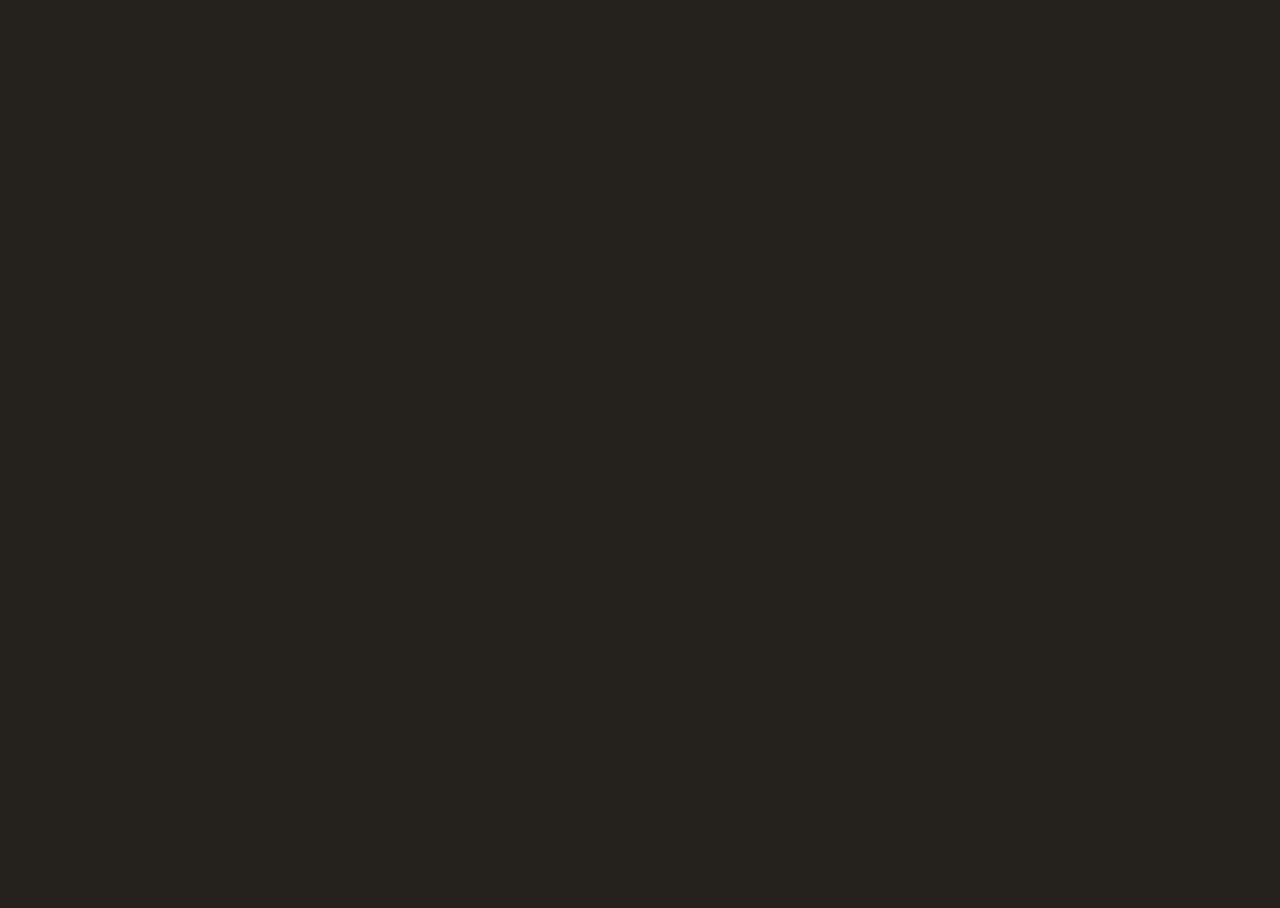
==== 1-index.html @ c8ce2f08 "Add files via upload" ====
<!doctype html>
<html lang="es">
<head>
<meta charset="utf-8">
<meta name="viewport" content="width=device-width, initial-scale=1, viewport-fit=cover, user-scalable=no">
<meta name="apple-mobile-web-app-capable" content="yes">
<meta name="mobile-web-app-capable" content="yes">
<meta name="apple-mobile-web-app-status-bar-style" content="black-translucent">
<meta name="apple-mobile-web-app-title" content="Cocinas">
<meta name="theme-color" content="#25221D">
<meta name="robots" content="noindex, nofollow">
<link rel="manifest" href="manifest.webmanifest">
<link rel="apple-touch-icon" href="apple-touch-icon.png">
<title>Elige tu cocina</title>
<link rel="stylesheet" href="app.css">
<style>html,body,#root{height:100dvh;background:#25221D}.hero{padding-top:max(44px,calc(env(safe-area-inset-top) + 10px))!important}.dz{padding-bottom:max(34px,calc(env(safe-area-inset-bottom) + 14px))!important}.snd{top:max(44px,calc(env(safe-area-inset-top) + 10px))!important}</style>
</head>
<body><div id="root"></div><script src="app.js"></script></body>
</html>
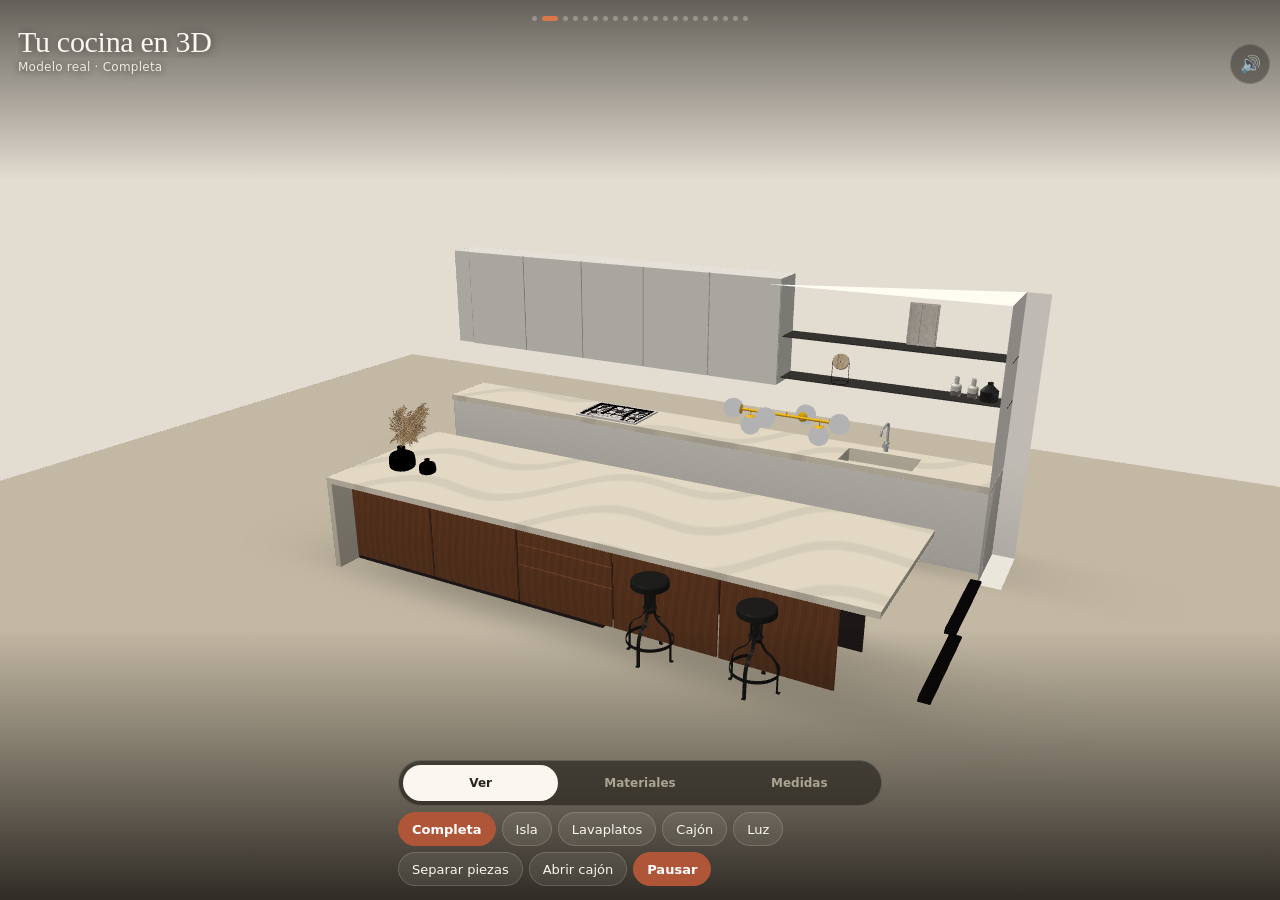
==== commit ca9eb279: "Add files via upload" ====
--- a/1-index.html
+++ b/1-index.html
@@ -12,8 +12,8 @@
 <link rel="manifest" href="manifest.webmanifest">
 <link rel="apple-touch-icon" href="apple-touch-icon.png">
 <title>Elige tu cocina</title>
-<link rel="stylesheet" href="app.css">
+<link rel="stylesheet" href="app.css?v=r6-20261015">
 <style>html,body,#root{height:100dvh;background:#25221D}.hero{padding-top:max(44px,calc(env(safe-area-inset-top) + 10px))!important}.dz{padding-bottom:max(34px,calc(env(safe-area-inset-bottom) + 14px))!important}.snd{top:max(44px,calc(env(safe-area-inset-top) + 10px))!important}</style>
 </head>
-<body><div id="root"></div><script src="app.js"></script></body>
+<body><div id="root"></div><script src="app.js?v=r6-20261015"></script></body>
 </html>
--- a/app.css
+++ b/app.css
@@ -0,0 +1 @@
+:root{--bg:#25221D;--ink:#FAF7F0;--mut:#A9A592;--acc:#B05638;--ol:#8A8B73;--line:rgba(250,247,240,.16);--card:rgba(250,247,240,.08);--serif: Georgia, "Times New Roman", serif;--sans: -apple-system, system-ui, "Segoe UI", sans-serif}html,body,#root{margin:0;height:100%;background:var(--bg);overflow:hidden;overscroll-behavior:none}*{box-sizing:border-box;-webkit-tap-highlight-color:transparent}button{font-family:var(--sans);cursor:pointer}img{max-width:none}.app{position:fixed;inset:0;background:var(--bg);color:var(--ink);font-family:var(--sans)}.pager{display:flex;height:100%;overflow-x:auto;overflow-y:hidden;scroll-snap-type:x mandatory;-webkit-overflow-scrolling:touch;scrollbar-width:none;overscroll-behavior-x:contain}.pager::-webkit-scrollbar,.kscroll::-webkit-scrollbar{display:none}.pager.lock{overflow-x:hidden}.kp{flex:0 0 100%;width:100%;height:100%;scroll-snap-align:start;scroll-snap-stop:always;position:relative}.kscroll{height:100%;overflow-y:auto;overflow-x:hidden;scroll-snap-type:y mandatory;scrollbar-width:none;overscroll-behavior-y:contain}.kscroll.lock{overflow-y:hidden}.snd{position:absolute;z-index:30;right:10px;top:44px;width:40px;height:40px;border-radius:50%;border:1px solid var(--line);background:#25221d99;backdrop-filter:blur(10px);-webkit-backdrop-filter:blur(10px);font-size:17px;color:var(--ink)}.dots{position:absolute;z-index:25;left:0;right:0;bottom:6px;display:flex;justify-content:center;gap:6px;pointer-events:none}.dots i{width:5px;height:5px;border-radius:50%;background:#faf7f04d}.dots i.on{background:var(--ink);width:16px;border-radius:3px;transition:width .3s}.hero{height:100%;min-height:100%;scroll-snap-align:start;position:relative;display:flex;flex-direction:column;padding:50px 14px 0;gap:10px}.strip{display:flex;margin-right:44px;gap:6px;overflow-x:auto;scrollbar-width:none}.strip button{flex:0 0 auto;border:1px solid var(--line);background:transparent;color:var(--mut);border-radius:999px;padding:7px 13px;font-size:13px;min-height:34px}.strip button.cur{background:var(--ink);color:var(--bg);border-color:var(--ink);font-weight:700}.ttl{position:relative;padding:2px 6px 0}.ttl h1{margin:0;font:400 34px/1.05 var(--serif);letter-spacing:-.01em}.ttl p{margin:4px 0 0;color:var(--mut);font-size:14px}.ttl .x{position:absolute;right:0;top:2px;width:40px;height:40px;border-radius:50%;border:1px solid var(--line);background:var(--card);color:var(--ink);font-size:16px}.mp .ttl h1{font-size:28px}.stage{position:relative;flex:1 1 0;min-height:180px;border-radius:26px;overflow:hidden;background:#111;margin-bottom:170px}.ph{position:relative;overflow:hidden}.fill,.ph.fill{position:absolute;inset:0}.ph-in{position:absolute;left:0;top:0;transform-origin:0 0;transition:transform 1.6s cubic-bezier(.45,0,.2,1);will-change:transform}.ph-in img{display:block;width:100%;height:100%;user-select:none;-webkit-user-drag:none}.chip{position:absolute;left:14px;bottom:14px;padding:9px 16px;border-radius:999px;background:#25221d9e;backdrop-filter:blur(12px);-webkit-backdrop-filter:blur(12px);color:var(--ink);font-weight:700;font-size:15px;border:1px solid rgba(250,247,240,.25);animation:pop .5s both;z-index:2}@keyframes pop{0%{opacity:0;transform:translateY(8px) scale(.9)}to{opacity:1;transform:none}}.sel,.sel2{position:absolute;left:14px;top:14px;display:flex;gap:6px;z-index:3;padding:6px 8px;border-radius:999px;background:#25221d8c;backdrop-filter:blur(10px);-webkit-backdrop-filter:blur(10px)}.sel i,.sel2 i{width:18px;height:18px;border-radius:50%;border:1.5px solid rgba(255,255,255,.7);display:block}.glasscard{position:absolute;left:10%;right:10%;top:50%;transform:translateY(-50%);z-index:4;background:#191613b8;backdrop-filter:blur(16px);-webkit-backdrop-filter:blur(16px);border:1px solid var(--line);border-radius:22px;padding:8px;animation:pop .5s both}.draw{width:100%;display:block}.draw .fa{fill:#faf7f01a;stroke:var(--mut)}.draw .fb{fill:#00000040;stroke:var(--mut)}.draw .fc{fill:#faf7f033;stroke:var(--mut)}.draw line.dim{stroke:var(--mut);stroke-width:2;opacity:.6}.draw line.on{stroke:#ffb178;stroke-width:6;stroke-linecap:round}.draw text{font:11px var(--sans);fill:var(--mut)}.draw text.on{fill:#ffb178;font-weight:800;font-size:14px}.dz{position:absolute;left:0;right:0;bottom:0;padding:0 18px 22px;display:flex;flex-direction:column;align-items:center;gap:10px;z-index:10;max-width:520px;margin:0 auto}.hints{width:100%;display:flex;justify-content:space-between;font-size:12px;color:var(--mut);padding:0 6px}.btn-big,.btn-mini{border:0;background:var(--acc);color:#fff;font-weight:600;border-radius:999px;min-height:54px;padding:0 20px;font-size:17px;width:100%;box-shadow:0 10px 28px #0006,inset 0 1px #ffffff59;transition:opacity .3s,transform .3s}.btn-big:active{transform:scale(.98)}.btn-big.alt{background:var(--card);border:1px solid var(--line);color:var(--ink)}.btn-big.glass{background:#faf7f029;backdrop-filter:blur(14px);-webkit-backdrop-filter:blur(14px);border:1px solid rgba(250,247,240,.4);color:var(--ink)}.btn-mini{min-height:46px;font-size:15px}.btn-mini.w{width:100%}.spl{position:relative;width:100%;height:54px}.spl .btn-big{position:absolute;left:0;bottom:0}.spl .btn-big.gone{opacity:0;transform:scale(.4);pointer-events:none}.spl-n{position:absolute;left:0;right:0;bottom:232px;text-align:center;font:700 15px var(--sans);text-shadow:0 1px 8px #000}.wd{position:absolute;left:50%;bottom:0;width:48px;height:104px;border:2px solid rgba(255,255,255,.55);border-radius:10px;background-image:repeating-linear-gradient(90deg,#0000 0 5px,#0002 5px 6px);box-shadow:0 8px 20px #00000073;transition:transform .6s cubic-bezier(.2,.8,.2,1),opacity .4s;padding:0}.wd.on{border-color:#fff;box-shadow:0 0 0 3px var(--acc),0 8px 24px #00000080}.ladder{width:100%;background:#191613c7;backdrop-filter:blur(16px);-webkit-backdrop-filter:blur(16px);border:1px solid var(--line);border-radius:22px;padding:8px 12px;animation:pop .45s both}.ladder>div{padding:6px 0;color:var(--mut)}.ladder>div.c{color:var(--ink)}.ladder>div+div{border-top:1px solid var(--line)}.lr{display:flex;align-items:center;gap:10px;font-size:14px}.lr i{width:20px;height:20px;border-radius:50%;border:2px solid var(--line)}.lr b{font-weight:700}.lr span{margin-left:auto;font-size:12px}.ladder .c .lr i{border-color:var(--acc)}.opts{display:flex;gap:12px;padding:10px 2px 4px;justify-content:space-between}.opts button{flex:1;height:50px;border-radius:14px;border:2px solid rgba(255,255,255,.5);position:relative;padding:0;box-shadow:0 4px 12px #00000059}.opts em{position:absolute;left:0;right:0;bottom:-18px;font:normal 11px var(--sans);color:var(--mut);text-align:center}.opts{padding-bottom:20px}.mdock{width:100%;display:flex;flex-direction:column;gap:10px;align-items:center}.pz{animation:pop .5s both}.flds{display:flex;gap:8px;width:100%}.flds label{flex:1;background:#faf7f024;backdrop-filter:blur(12px);-webkit-backdrop-filter:blur(12px);border:1px solid rgba(250,247,240,.3);border-radius:18px;padding:8px 10px;display:flex;flex-direction:column;position:relative;transition:box-shadow .3s}.flds label.on{box-shadow:0 0 0 3px #ffb178}.flds span{font-size:12px;color:var(--mut)}.flds label.on span{color:#ffb178;font-weight:700}.flds input{width:100%;border:0;background:transparent;color:var(--ink);font:600 22px var(--sans);outline:0;padding:2px 0;min-width:0}.flds em{position:absolute;right:10px;bottom:12px;font:normal 11px var(--sans);color:var(--mut)}.tip{margin:0;font-size:12px;color:var(--mut);text-align:center}.row2{display:flex;gap:10px;width:100%}.row2 .btn-big{flex:1;padding:0 8px;font-size:16px}.edit{width:100%;background:#191613d1;backdrop-filter:blur(16px);-webkit-backdrop-filter:blur(16px);border:1px solid var(--line);border-radius:22px;padding:12px;display:flex;flex-direction:column;gap:10px;animation:pop .4s both}.mrow{display:flex;gap:6px;height:54px}.mrow div{flex:1;background:var(--card);border-radius:10px;display:grid;place-items:center;font-weight:700;box-shadow:0 0 0 1px var(--line);transition:flex .5s}.mrow .m2{box-shadow:0 0 0 2px var(--acc)}.mrow .bg{background:var(--acc)}.meter{display:flex;align-items:center;gap:10px;font-size:12px}.meter small{color:var(--mut);width:96px}.meter div{flex:1;height:12px;border-radius:8px;background:var(--line);overflow:hidden}.meter i{display:block;height:100%;background:linear-gradient(90deg,#73a89a,#f3b64a);transition:width .5s}.meter b{font-size:12px;width:90px;text-align:right}.warn{margin:0;font-size:13px;color:#ffcf99;opacity:.5;transition:opacity .3s}.warn.on{opacity:1}.veil{position:absolute;inset:0;backdrop-filter:blur(0);-webkit-backdrop-filter:blur(0);background:#25221d00;transition:all .8s;pointer-events:none}.veil.on{backdrop-filter:blur(18px) saturate(1.2);-webkit-backdrop-filter:blur(18px) saturate(1.2);background:#25221d73}.ptb{position:absolute;inset:0;padding:16px;display:flex;flex-direction:column;gap:8px}.pt-head{font-size:13px;color:var(--ink);text-shadow:0 1px 6px #000;font-weight:600}.pt-a{position:relative;flex:1}.pc{position:absolute;border-radius:6px;transition:all .8s cubic-bezier(.6,0,.2,1);box-shadow:0 4px 12px #0006,inset 0 0 0 1px #ffffff59}.pc.bk{background:#faf7f059}.trow{position:absolute;left:114px;right:0;height:28px;display:flex;justify-content:space-between;align-items:center;font-size:14px;border-bottom:1px solid rgba(250,247,240,.3);opacity:0;transition:opacity .5s;text-shadow:0 1px 6px #000}.trow.on{opacity:1}.ph .mod{position:absolute;border:6px solid rgba(255,255,255,.85);background:#b056384d;border-radius:20px;display:grid;place-items:center;animation:pop .6s both}.ph .mod b{font:700 52px var(--sans);color:#fff;text-shadow:0 2px 12px #000}.ph .mod.big{background:#f3b64a66;border-color:#f3b64a}.ph .mod.sel{border-color:#ffb178}.price{background:linear-gradient(#2d2924,#1d1a16);padding:14px;display:flex;flex-direction:column;gap:12px}.price .thumb{position:relative;height:120px;border-radius:18px;flex:0 0 auto}.sel2{left:24px;top:24px}.two{display:flex;gap:10px;flex:1}.two button{flex:1;border:0;border-radius:22px;background:var(--card);color:var(--ink);padding:12px 6px;display:flex;flex-direction:column;gap:8px;align-items:center;justify-content:center;box-shadow:0 0 0 1px var(--line)}.two button.on{box-shadow:0 0 0 3px var(--acc);background:#b0563833}.two b{font:400 34px var(--serif)}.two i{font-size:30px;font-style:normal}.two small{font-size:13px;color:var(--mut)}.part{height:100%;min-height:100%;scroll-snap-align:start;display:flex;flex-direction:column;padding:50px 18px 18px;gap:10px;position:relative;justify-content:center}.pimg{flex:0 0 auto;width:100%;aspect-ratio:5/4;border-radius:26px;background:#111}.part h2{margin:6px 6px 0;font:400 32px/1.05 var(--serif)}.part>p{margin:0 6px;color:var(--mut);font-size:16px}.chaps{list-style:none;margin:4px 6px 6px;padding:0;display:flex;flex-wrap:wrap;gap:6px 14px;font-size:13px;color:var(--mut)}.chaps li{display:flex;align-items:center;gap:6px}.chaps i{width:7px;height:7px;border-radius:50%;background:var(--line);display:block}.chaps li.on{color:var(--ink);font-weight:700}.chaps li.on i{background:var(--acc);width:18px;border-radius:4px}.part.last{justify-content:center;align-items:stretch;text-align:left}.part.last h2{font-size:42px}.part.last .btn-big{margin-top:20px}.mbox{background:var(--card);border-radius:26px;padding:10px 24px;margin:0;border:1px solid var(--line)}.mbox .draw{max-height:34dvh;margin:0 auto}.mfields{padding:0}.mk{display:flex;gap:10px}.mk button{flex:1;border:0;background:none;padding:0;color:var(--ink);display:flex;flex-direction:column;gap:6px;align-items:stretch;font-size:13px}.mkp{height:76px;border-radius:16px}.mp .hero{overflow:auto}.center{display:flex;align-items:flex-start;justify-content:center;background:#111}.frame{position:relative;width:100%;aspect-ratio:1080/784;flex:0 0 auto}.meter small{width:92px}.meter b{width:112px}.stage.dark3d{margin-bottom:196px;background:#1d1a16}.gl,.viewer-canvas{width:100%;height:100%;display:block;touch-action:none}.dark3d .viewer{position:absolute;inset:0;margin:0}.dark3d .viewer-canvas{background:transparent;border-radius:0;height:100%!important}.viewer-bar{position:absolute;right:10px;top:10px;display:flex;flex-direction:column;gap:6px;margin:0;z-index:3}.viewer-bar .file-button{background:#25221d9e!important;color:var(--ink)!important;border:1px solid rgba(250,247,240,.22)!important;min-height:34px;min-width:34px;padding:0 10px;border-radius:999px;font-size:13px}.seg{display:flex;width:100%;gap:4px;padding:4px;border-radius:999px;background:#faf7f01a;border:1px solid var(--line);backdrop-filter:blur(12px);-webkit-backdrop-filter:blur(12px)}.seg button{flex:1;border:0;background:transparent;color:var(--mut);border-radius:999px;min-height:36px;font-size:13px;font-weight:600}.seg button.on{background:var(--ink);color:var(--bg)}.live{width:100%;display:flex;flex-direction:column;gap:5px}.lrow{display:flex;align-items:center;gap:10px;min-height:32px}.lrow span{width:64px;font-size:12px;color:var(--mut)}.lrow em{font-style:normal;font-size:12px;color:var(--ink);margin-left:auto;min-width:70px;text-align:right}.lrow div{display:flex;gap:10px}.lrow button{width:30px;height:30px;border-radius:50%;border:2px solid rgba(250,247,240,.25);padding:0}.lrow button.on{border-color:#fff;box-shadow:0 0 0 2px var(--acc)}.legend{position:absolute;left:10px;top:10px;right:56px;display:flex;flex-wrap:wrap;gap:5px;z-index:3}.legend.inl{position:static}.legend span{display:inline-flex;align-items:center;gap:5px;padding:4px 9px;border-radius:999px;background:#25221da8;color:var(--ink);font-size:11px;border:1px solid rgba(250,247,240,.15)}.legend i{width:9px;height:9px;border-radius:50%;display:block}.bdock{width:100%;display:flex;flex-direction:column;gap:7px}.mchips{display:flex;gap:6px;overflow-x:auto;scrollbar-width:none;width:100%}.mchips::-webkit-scrollbar{display:none}.mchips button,.steps button{flex:0 0 auto;border:1px solid var(--line);background:var(--card);color:var(--ink);border-radius:999px;min-height:34px;padding:0 13px;font-size:13px}.mchips button.on,.steps button.on{background:var(--acc);border-color:var(--acc);color:#fff;font-weight:700}.steps button.past{background:#b056384d}.steps{display:flex;gap:6px;overflow-x:auto;scrollbar-width:none}.steps button{min-width:36px;padding:0 10px}.steps .sep{margin-left:auto}.cap{margin:0;font-size:13px;line-height:1.3;color:var(--ink);min-height:34px}.buy{position:absolute;inset:0;overflow-y:auto;padding:16px 14px 24px;background:#25221d;-webkit-overflow-scrolling:touch}.buy h2{margin:0 0 4px;font:400 26px/1.1 var(--serif)}.buy h3{margin:18px 0 8px;font:400 20px var(--serif)}.tip.left{text-align:left;margin:6px 0}.bset{display:flex;gap:8px;margin:8px 0}.bset label{flex:1;font-size:11px;color:var(--mut);display:flex;flex-direction:column;gap:4px}.bset input,.bset select,.brow input{background:var(--card);border:1px solid var(--line);border-radius:10px;color:var(--ink);padding:0 10px;min-height:40px;font-size:15px;width:100%;font-family:var(--sans)}.brow{display:grid;grid-template-columns:1fr auto;grid-template-areas:"n q" "p t";gap:6px 10px;padding:10px 0;border-bottom:1px solid var(--line);align-items:center}.brow>div{grid-area:n}.brow b{font-size:14px;display:block;font-weight:600}.brow small{color:var(--mut);font-size:11px}.brow .q{grid-area:q;font-size:13px;color:var(--ink);text-align:right}.brow input{grid-area:p}.brow strong{grid-area:t;text-align:right;font-size:15px}.btotal{display:flex;justify-content:space-between;align-items:baseline;padding:14px 0}.btotal b{font:400 30px var(--serif);color:#ffb178}.btotal small{color:var(--mut)}.chk{list-style:none;margin:0;padding:0}.chk li{display:flex;gap:10px;padding:10px 0;border-bottom:1px solid var(--line);font-size:14px;line-height:1.35;cursor:pointer}.chk i{flex:0 0 22px;height:22px;border-radius:7px;border:1.5px solid var(--mut);font-style:normal;text-align:center;line-height:19px;color:#fff}.chk li.on i{background:var(--acc);border-color:var(--acc)}.chk li.on{color:var(--mut)}.tblw{overflow-x:auto}.tblw table{border-collapse:collapse;width:100%;font-size:13px}.tblw th,.tblw td{text-align:left;padding:6px 8px;border-bottom:1px solid var(--line);white-space:nowrap}.tblw th{color:var(--mut);font-weight:500}.ps .pview{position:relative;flex:1 1 0;min-height:200px;border-radius:26px;overflow:hidden;background:#1d1a16}.ps .pview .viewer{position:absolute;inset:0;margin:0}.ps .pview .viewer-canvas{height:100%!important;background:transparent}.ps .ref{width:100%;max-height:46%;object-fit:cover;border-radius:22px}.ps a{color:#ffb178}.mk3{display:flex;gap:10px;margin-top:6px}.mk3 button{flex:1;border:1px solid var(--line);background:var(--card);color:var(--ink);border-radius:18px;padding:12px;text-align:left;display:flex;flex-direction:column;gap:4px}.mk3 b{font:400 18px var(--serif)}.mk3 small{color:var(--mut);font-size:11px}.chip.r{left:auto;right:14px;font-weight:500;font-size:12px;padding:7px 12px}.dz{gap:8px}.stage.dark3d{margin-bottom:222px}.stage.dark3d+.dz{padding-bottom:48px}.brow{grid-template-columns:1fr 104px;grid-template-areas:"n p" "q t";gap:4px 10px;padding:8px 0}.brow input{min-height:36px;font-size:14px}.brow .q{text-align:left;color:var(--mut)}.stage.dark3d:has(.buy){margin-bottom:150px}.stage.dark3d:has(.buy)+.dz{padding-bottom:36px}.hero:has(.dark3d){padding-top:44px;gap:8px}.hero:has(.dark3d) .ttl h1{font-size:26px;white-space:nowrap;overflow:hidden;text-overflow:ellipsis;padding-right:46px}.hero:has(.dark3d) .ttl p{font-size:13px;margin-top:2px}.stage.dark3d{margin-bottom:150px;min-height:240px}.stage.dark3d+.dz{padding-bottom:34px;gap:6px}.stage.dark3d:has(.buy){margin-bottom:96px}.viewer-bar{flex-direction:row;right:10px;top:10px}.viewer-bar .file-button{min-height:32px;min-width:32px}.legend{right:10px;top:48px}.legend span{font-size:10px;padding:3px 8px}.live .lrow{min-height:30px}.lrow button{width:28px;height:28px}.morebtn{align-self:flex-start;border:0;background:none;color:var(--mut);font-size:12px;padding:2px 6px;min-height:24px;text-decoration:underline}.live.more{background:#25221df0;border:1px solid var(--line);border-radius:18px;padding:8px 12px;margin-bottom:0}.kdots{position:absolute;top:calc(env(safe-area-inset-top) + 8px);left:0;right:0;z-index:12;display:flex;justify-content:center;gap:0;margin:0;overflow:visible;pointer-events:none}.kdots button{pointer-events:auto;border:0;background:transparent;padding:8px 2.5px;min-height:0;min-width:0}.kdots i{display:block;width:5px;height:5px;border-radius:50%;background:#faf7f047;transition:all .25s}.kdots .cur i{width:16px;border-radius:3px;background:#d9774a}.hero:has(.dark3d){padding:0;gap:0}.hero .stage.dark3d{position:absolute;inset:0;margin:0!important;border-radius:0;min-height:0;background:radial-gradient(120% 90% at 50% 38%,#2c2822,#17140f)}.hero .stage.dark3d:after{content:"";position:absolute;inset:0;pointer-events:none;background:linear-gradient(180deg,#0f0d0ab8 0,#0f0d0a00 22% 66%,#0f0d0adb);z-index:2}.hero .stage.dark3d:has(.buy):after{display:none}.hero .stage .buy{padding-top:74px;padding-bottom:120px;z-index:3}.hero:has(.dark3d) .ttl{position:absolute;top:calc(env(safe-area-inset-top) + 26px);left:18px;right:18px;z-index:11;padding:0;pointer-events:none}.hero:has(.dark3d) .ttl h1{font-size:30px;padding-right:0}.hero:has(.dark3d) .ttl p{font-size:12px;letter-spacing:.02em;opacity:.8}.hero:has(.dark3d) .ttl .x{pointer-events:auto;top:-4px;right:-4px;width:36px;height:36px;background:#25221db3}.dz{padding-bottom:calc(env(safe-area-inset-bottom) + 14px)!important;gap:8px}.stage.dark3d+.dz{padding-bottom:calc(env(safe-area-inset-bottom) + 14px)!important}.seg{background:#17140f8c}.swipehint{display:flex;flex-direction:column;align-items:center;gap:4px;color:#faf7f099;font-size:11px;letter-spacing:.08em;text-transform:uppercase;animation:nudge 2.2s ease-in-out infinite}.swipehint i{width:22px;height:3px;border-radius:2px;background:#faf7f073}@keyframes nudge{0%,to{transform:translateY(0);opacity:.55}50%{transform:translateY(-5px);opacity:1}}.hero .viewer-bar{top:calc(env(safe-area-inset-top) + 64px);right:12px;flex-direction:column}.hero .legend{top:calc(env(safe-area-inset-top) + 70px);left:18px;right:60px}.hero .viewer-bar,.hero .legend{top:calc(env(safe-area-inset-top) + 76px)}.snd{opacity:.7}.swipehint{font-size:10px}.swipehint{order:-1;margin-bottom:2px}.hphoto{position:absolute;inset:0;width:100%;height:100%;object-fit:cover;z-index:0}.to3d{border:1px solid rgba(250,247,240,.5);background:#17140f73;color:var(--ink);border-radius:999px;padding:12px 26px;font-size:15px;font-weight:600;backdrop-filter:blur(10px);-webkit-backdrop-filter:blur(10px)}.aitag{color:#faf7f08c;font-size:10px;letter-spacing:.04em}.seg button{font-size:12px;padding:0 2px}.hero:has(.hphoto) .ttl p{text-shadow:0 1px 6px rgba(0,0,0,.6);opacity:1}.hero:has(.dark3d) .ttl h1,.hero:has(.dark3d) .ttl p{text-shadow:0 1px 10px rgba(0,0,0,.55)}.hero .stage.dark3d:after{background:linear-gradient(180deg,#0f0d0a99 0,#0f0d0a00 20% 70%,#0f0d0ad1)}.hero:has(.dark3d) .ttl p{color:#f3ede2;opacity:.95;text-shadow:0 1px 8px rgba(0,0,0,.7)}.lrow div{flex-wrap:wrap;justify-content:flex-end}.lrow.many div{gap:6px;max-width:210px}.lrow.many button{width:22px;height:22px}.lrow em{max-width:84px}.stonenote{font-size:11px;color:var(--mut)}.lrow:not(.many) div{flex-wrap:nowrap;gap:7px}.lrow:not(.many) button{width:26px;height:26px}
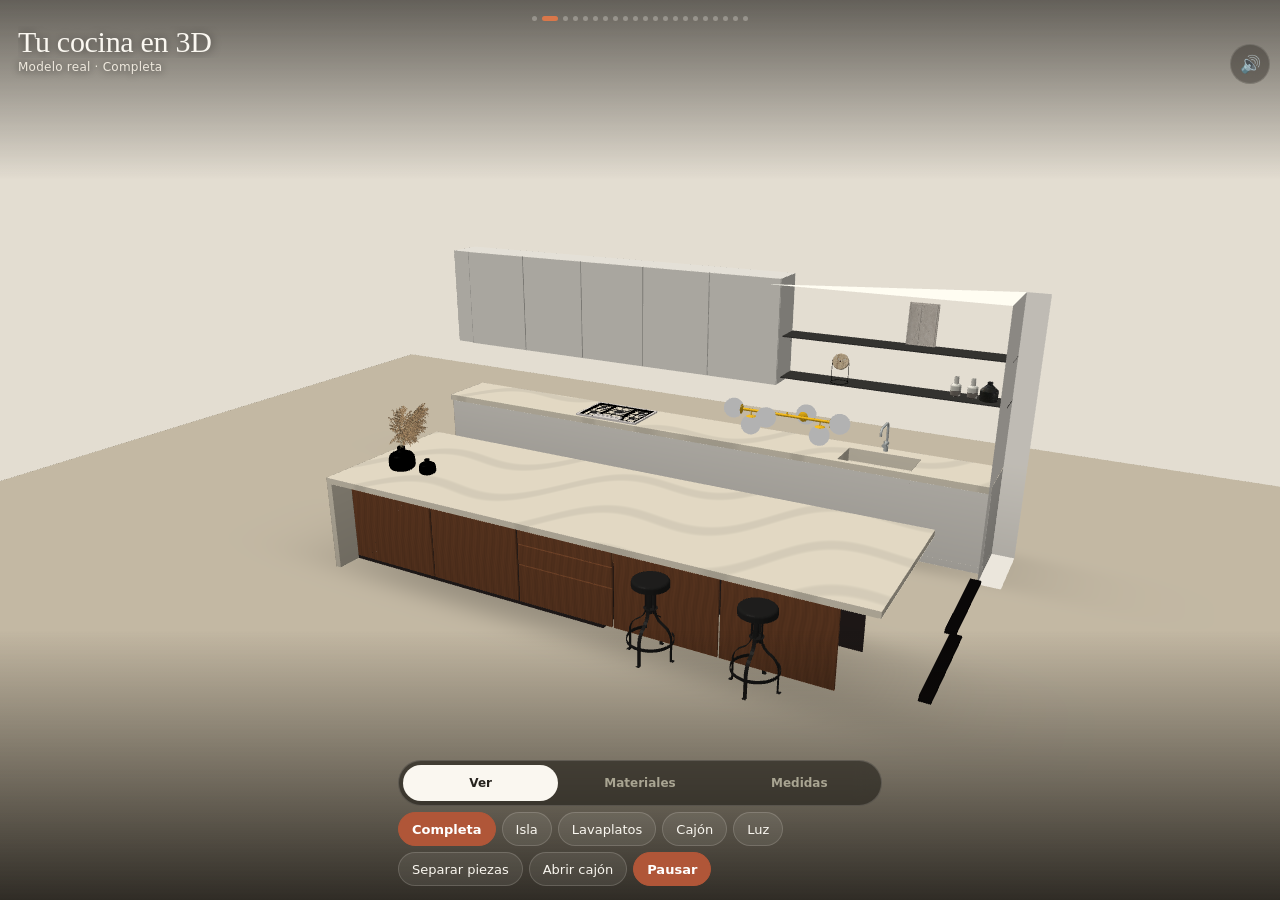
==== commit f3a28dd9: "Kitchens r7: door toggle in 3D, round stool seats (upload)" ====
--- a/1-index.html
+++ b/1-index.html
@@ -12,8 +12,8 @@
 <link rel="manifest" href="manifest.webmanifest">
 <link rel="apple-touch-icon" href="apple-touch-icon.png">
 <title>Elige tu cocina</title>
-<link rel="stylesheet" href="app.css?v=r6-20261015">
+<link rel="stylesheet" href="app.css?v=r7-20261015">
 <style>html,body,#root{height:100dvh;background:#25221D}.hero{padding-top:max(44px,calc(env(safe-area-inset-top) + 10px))!important}.dz{padding-bottom:max(34px,calc(env(safe-area-inset-bottom) + 14px))!important}.snd{top:max(44px,calc(env(safe-area-inset-top) + 10px))!important}</style>
 </head>
-<body><div id="root"></div><script src="app.js?v=r6-20261015"></script></body>
+<body><div id="root"></div><script src="app.js?v=r7-20261015"></script></body>
 </html>
--- a/app.css
+++ b/app.css
@@ -1 +1 @@
-:root{--bg:#25221D;--ink:#FAF7F0;--mut:#A9A592;--acc:#B05638;--ol:#8A8B73;--line:rgba(250,247,240,.16);--card:rgba(250,247,240,.08);--serif: Georgia, "Times New Roman", serif;--sans: -apple-system, system-ui, "Segoe UI", sans-serif}html,body,#root{margin:0;height:100%;background:var(--bg);overflow:hidden;overscroll-behavior:none}*{box-sizing:border-box;-webkit-tap-highlight-color:transparent}button{font-family:var(--sans);cursor:pointer}img{max-width:none}.app{position:fixed;inset:0;background:var(--bg);color:var(--ink);font-family:var(--sans)}.pager{display:flex;height:100%;overflow-x:auto;overflow-y:hidden;scroll-snap-type:x mandatory;-webkit-overflow-scrolling:touch;scrollbar-width:none;overscroll-behavior-x:contain}.pager::-webkit-scrollbar,.kscroll::-webkit-scrollbar{display:none}.pager.lock{overflow-x:hidden}.kp{flex:0 0 100%;width:100%;height:100%;scroll-snap-align:start;scroll-snap-stop:always;position:relative}.kscroll{height:100%;overflow-y:auto;overflow-x:hidden;scroll-snap-type:y mandatory;scrollbar-width:none;overscroll-behavior-y:contain}.kscroll.lock{overflow-y:hidden}.snd{position:absolute;z-index:30;right:10px;top:44px;width:40px;height:40px;border-radius:50%;border:1px solid var(--line);background:#25221d99;backdrop-filter:blur(10px);-webkit-backdrop-filter:blur(10px);font-size:17px;color:var(--ink)}.dots{position:absolute;z-index:25;left:0;right:0;bottom:6px;display:flex;justify-content:center;gap:6px;pointer-events:none}.dots i{width:5px;height:5px;border-radius:50%;background:#faf7f04d}.dots i.on{background:var(--ink);width:16px;border-radius:3px;transition:width .3s}.hero{height:100%;min-height:100%;scroll-snap-align:start;position:relative;display:flex;flex-direction:column;padding:50px 14px 0;gap:10px}.strip{display:flex;margin-right:44px;gap:6px;overflow-x:auto;scrollbar-width:none}.strip button{flex:0 0 auto;border:1px solid var(--line);background:transparent;color:var(--mut);border-radius:999px;padding:7px 13px;font-size:13px;min-height:34px}.strip button.cur{background:var(--ink);color:var(--bg);border-color:var(--ink);font-weight:700}.ttl{position:relative;padding:2px 6px 0}.ttl h1{margin:0;font:400 34px/1.05 var(--serif);letter-spacing:-.01em}.ttl p{margin:4px 0 0;color:var(--mut);font-size:14px}.ttl .x{position:absolute;right:0;top:2px;width:40px;height:40px;border-radius:50%;border:1px solid var(--line);background:var(--card);color:var(--ink);font-size:16px}.mp .ttl h1{font-size:28px}.stage{position:relative;flex:1 1 0;min-height:180px;border-radius:26px;overflow:hidden;background:#111;margin-bottom:170px}.ph{position:relative;overflow:hidden}.fill,.ph.fill{position:absolute;inset:0}.ph-in{position:absolute;left:0;top:0;transform-origin:0 0;transition:transform 1.6s cubic-bezier(.45,0,.2,1);will-change:transform}.ph-in img{display:block;width:100%;height:100%;user-select:none;-webkit-user-drag:none}.chip{position:absolute;left:14px;bottom:14px;padding:9px 16px;border-radius:999px;background:#25221d9e;backdrop-filter:blur(12px);-webkit-backdrop-filter:blur(12px);color:var(--ink);font-weight:700;font-size:15px;border:1px solid rgba(250,247,240,.25);animation:pop .5s both;z-index:2}@keyframes pop{0%{opacity:0;transform:translateY(8px) scale(.9)}to{opacity:1;transform:none}}.sel,.sel2{position:absolute;left:14px;top:14px;display:flex;gap:6px;z-index:3;padding:6px 8px;border-radius:999px;background:#25221d8c;backdrop-filter:blur(10px);-webkit-backdrop-filter:blur(10px)}.sel i,.sel2 i{width:18px;height:18px;border-radius:50%;border:1.5px solid rgba(255,255,255,.7);display:block}.glasscard{position:absolute;left:10%;right:10%;top:50%;transform:translateY(-50%);z-index:4;background:#191613b8;backdrop-filter:blur(16px);-webkit-backdrop-filter:blur(16px);border:1px solid var(--line);border-radius:22px;padding:8px;animation:pop .5s both}.draw{width:100%;display:block}.draw .fa{fill:#faf7f01a;stroke:var(--mut)}.draw .fb{fill:#00000040;stroke:var(--mut)}.draw .fc{fill:#faf7f033;stroke:var(--mut)}.draw line.dim{stroke:var(--mut);stroke-width:2;opacity:.6}.draw line.on{stroke:#ffb178;stroke-width:6;stroke-linecap:round}.draw text{font:11px var(--sans);fill:var(--mut)}.draw text.on{fill:#ffb178;font-weight:800;font-size:14px}.dz{position:absolute;left:0;right:0;bottom:0;padding:0 18px 22px;display:flex;flex-direction:column;align-items:center;gap:10px;z-index:10;max-width:520px;margin:0 auto}.hints{width:100%;display:flex;justify-content:space-between;font-size:12px;color:var(--mut);padding:0 6px}.btn-big,.btn-mini{border:0;background:var(--acc);color:#fff;font-weight:600;border-radius:999px;min-height:54px;padding:0 20px;font-size:17px;width:100%;box-shadow:0 10px 28px #0006,inset 0 1px #ffffff59;transition:opacity .3s,transform .3s}.btn-big:active{transform:scale(.98)}.btn-big.alt{background:var(--card);border:1px solid var(--line);color:var(--ink)}.btn-big.glass{background:#faf7f029;backdrop-filter:blur(14px);-webkit-backdrop-filter:blur(14px);border:1px solid rgba(250,247,240,.4);color:var(--ink)}.btn-mini{min-height:46px;font-size:15px}.btn-mini.w{width:100%}.spl{position:relative;width:100%;height:54px}.spl .btn-big{position:absolute;left:0;bottom:0}.spl .btn-big.gone{opacity:0;transform:scale(.4);pointer-events:none}.spl-n{position:absolute;left:0;right:0;bottom:232px;text-align:center;font:700 15px var(--sans);text-shadow:0 1px 8px #000}.wd{position:absolute;left:50%;bottom:0;width:48px;height:104px;border:2px solid rgba(255,255,255,.55);border-radius:10px;background-image:repeating-linear-gradient(90deg,#0000 0 5px,#0002 5px 6px);box-shadow:0 8px 20px #00000073;transition:transform .6s cubic-bezier(.2,.8,.2,1),opacity .4s;padding:0}.wd.on{border-color:#fff;box-shadow:0 0 0 3px var(--acc),0 8px 24px #00000080}.ladder{width:100%;background:#191613c7;backdrop-filter:blur(16px);-webkit-backdrop-filter:blur(16px);border:1px solid var(--line);border-radius:22px;padding:8px 12px;animation:pop .45s both}.ladder>div{padding:6px 0;color:var(--mut)}.ladder>div.c{color:var(--ink)}.ladder>div+div{border-top:1px solid var(--line)}.lr{display:flex;align-items:center;gap:10px;font-size:14px}.lr i{width:20px;height:20px;border-radius:50%;border:2px solid var(--line)}.lr b{font-weight:700}.lr span{margin-left:auto;font-size:12px}.ladder .c .lr i{border-color:var(--acc)}.opts{display:flex;gap:12px;padding:10px 2px 4px;justify-content:space-between}.opts button{flex:1;height:50px;border-radius:14px;border:2px solid rgba(255,255,255,.5);position:relative;padding:0;box-shadow:0 4px 12px #00000059}.opts em{position:absolute;left:0;right:0;bottom:-18px;font:normal 11px var(--sans);color:var(--mut);text-align:center}.opts{padding-bottom:20px}.mdock{width:100%;display:flex;flex-direction:column;gap:10px;align-items:center}.pz{animation:pop .5s both}.flds{display:flex;gap:8px;width:100%}.flds label{flex:1;background:#faf7f024;backdrop-filter:blur(12px);-webkit-backdrop-filter:blur(12px);border:1px solid rgba(250,247,240,.3);border-radius:18px;padding:8px 10px;display:flex;flex-direction:column;position:relative;transition:box-shadow .3s}.flds label.on{box-shadow:0 0 0 3px #ffb178}.flds span{font-size:12px;color:var(--mut)}.flds label.on span{color:#ffb178;font-weight:700}.flds input{width:100%;border:0;background:transparent;color:var(--ink);font:600 22px var(--sans);outline:0;padding:2px 0;min-width:0}.flds em{position:absolute;right:10px;bottom:12px;font:normal 11px var(--sans);color:var(--mut)}.tip{margin:0;font-size:12px;color:var(--mut);text-align:center}.row2{display:flex;gap:10px;width:100%}.row2 .btn-big{flex:1;padding:0 8px;font-size:16px}.edit{width:100%;background:#191613d1;backdrop-filter:blur(16px);-webkit-backdrop-filter:blur(16px);border:1px solid var(--line);border-radius:22px;padding:12px;display:flex;flex-direction:column;gap:10px;animation:pop .4s both}.mrow{display:flex;gap:6px;height:54px}.mrow div{flex:1;background:var(--card);border-radius:10px;display:grid;place-items:center;font-weight:700;box-shadow:0 0 0 1px var(--line);transition:flex .5s}.mrow .m2{box-shadow:0 0 0 2px var(--acc)}.mrow .bg{background:var(--acc)}.meter{display:flex;align-items:center;gap:10px;font-size:12px}.meter small{color:var(--mut);width:96px}.meter div{flex:1;height:12px;border-radius:8px;background:var(--line);overflow:hidden}.meter i{display:block;height:100%;background:linear-gradient(90deg,#73a89a,#f3b64a);transition:width .5s}.meter b{font-size:12px;width:90px;text-align:right}.warn{margin:0;font-size:13px;color:#ffcf99;opacity:.5;transition:opacity .3s}.warn.on{opacity:1}.veil{position:absolute;inset:0;backdrop-filter:blur(0);-webkit-backdrop-filter:blur(0);background:#25221d00;transition:all .8s;pointer-events:none}.veil.on{backdrop-filter:blur(18px) saturate(1.2);-webkit-backdrop-filter:blur(18px) saturate(1.2);background:#25221d73}.ptb{position:absolute;inset:0;padding:16px;display:flex;flex-direction:column;gap:8px}.pt-head{font-size:13px;color:var(--ink);text-shadow:0 1px 6px #000;font-weight:600}.pt-a{position:relative;flex:1}.pc{position:absolute;border-radius:6px;transition:all .8s cubic-bezier(.6,0,.2,1);box-shadow:0 4px 12px #0006,inset 0 0 0 1px #ffffff59}.pc.bk{background:#faf7f059}.trow{position:absolute;left:114px;right:0;height:28px;display:flex;justify-content:space-between;align-items:center;font-size:14px;border-bottom:1px solid rgba(250,247,240,.3);opacity:0;transition:opacity .5s;text-shadow:0 1px 6px #000}.trow.on{opacity:1}.ph .mod{position:absolute;border:6px solid rgba(255,255,255,.85);background:#b056384d;border-radius:20px;display:grid;place-items:center;animation:pop .6s both}.ph .mod b{font:700 52px var(--sans);color:#fff;text-shadow:0 2px 12px #000}.ph .mod.big{background:#f3b64a66;border-color:#f3b64a}.ph .mod.sel{border-color:#ffb178}.price{background:linear-gradient(#2d2924,#1d1a16);padding:14px;display:flex;flex-direction:column;gap:12px}.price .thumb{position:relative;height:120px;border-radius:18px;flex:0 0 auto}.sel2{left:24px;top:24px}.two{display:flex;gap:10px;flex:1}.two button{flex:1;border:0;border-radius:22px;background:var(--card);color:var(--ink);padding:12px 6px;display:flex;flex-direction:column;gap:8px;align-items:center;justify-content:center;box-shadow:0 0 0 1px var(--line)}.two button.on{box-shadow:0 0 0 3px var(--acc);background:#b0563833}.two b{font:400 34px var(--serif)}.two i{font-size:30px;font-style:normal}.two small{font-size:13px;color:var(--mut)}.part{height:100%;min-height:100%;scroll-snap-align:start;display:flex;flex-direction:column;padding:50px 18px 18px;gap:10px;position:relative;justify-content:center}.pimg{flex:0 0 auto;width:100%;aspect-ratio:5/4;border-radius:26px;background:#111}.part h2{margin:6px 6px 0;font:400 32px/1.05 var(--serif)}.part>p{margin:0 6px;color:var(--mut);font-size:16px}.chaps{list-style:none;margin:4px 6px 6px;padding:0;display:flex;flex-wrap:wrap;gap:6px 14px;font-size:13px;color:var(--mut)}.chaps li{display:flex;align-items:center;gap:6px}.chaps i{width:7px;height:7px;border-radius:50%;background:var(--line);display:block}.chaps li.on{color:var(--ink);font-weight:700}.chaps li.on i{background:var(--acc);width:18px;border-radius:4px}.part.last{justify-content:center;align-items:stretch;text-align:left}.part.last h2{font-size:42px}.part.last .btn-big{margin-top:20px}.mbox{background:var(--card);border-radius:26px;padding:10px 24px;margin:0;border:1px solid var(--line)}.mbox .draw{max-height:34dvh;margin:0 auto}.mfields{padding:0}.mk{display:flex;gap:10px}.mk button{flex:1;border:0;background:none;padding:0;color:var(--ink);display:flex;flex-direction:column;gap:6px;align-items:stretch;font-size:13px}.mkp{height:76px;border-radius:16px}.mp .hero{overflow:auto}.center{display:flex;align-items:flex-start;justify-content:center;background:#111}.frame{position:relative;width:100%;aspect-ratio:1080/784;flex:0 0 auto}.meter small{width:92px}.meter b{width:112px}.stage.dark3d{margin-bottom:196px;background:#1d1a16}.gl,.viewer-canvas{width:100%;height:100%;display:block;touch-action:none}.dark3d .viewer{position:absolute;inset:0;margin:0}.dark3d .viewer-canvas{background:transparent;border-radius:0;height:100%!important}.viewer-bar{position:absolute;right:10px;top:10px;display:flex;flex-direction:column;gap:6px;margin:0;z-index:3}.viewer-bar .file-button{background:#25221d9e!important;color:var(--ink)!important;border:1px solid rgba(250,247,240,.22)!important;min-height:34px;min-width:34px;padding:0 10px;border-radius:999px;font-size:13px}.seg{display:flex;width:100%;gap:4px;padding:4px;border-radius:999px;background:#faf7f01a;border:1px solid var(--line);backdrop-filter:blur(12px);-webkit-backdrop-filter:blur(12px)}.seg button{flex:1;border:0;background:transparent;color:var(--mut);border-radius:999px;min-height:36px;font-size:13px;font-weight:600}.seg button.on{background:var(--ink);color:var(--bg)}.live{width:100%;display:flex;flex-direction:column;gap:5px}.lrow{display:flex;align-items:center;gap:10px;min-height:32px}.lrow span{width:64px;font-size:12px;color:var(--mut)}.lrow em{font-style:normal;font-size:12px;color:var(--ink);margin-left:auto;min-width:70px;text-align:right}.lrow div{display:flex;gap:10px}.lrow button{width:30px;height:30px;border-radius:50%;border:2px solid rgba(250,247,240,.25);padding:0}.lrow button.on{border-color:#fff;box-shadow:0 0 0 2px var(--acc)}.legend{position:absolute;left:10px;top:10px;right:56px;display:flex;flex-wrap:wrap;gap:5px;z-index:3}.legend.inl{position:static}.legend span{display:inline-flex;align-items:center;gap:5px;padding:4px 9px;border-radius:999px;background:#25221da8;color:var(--ink);font-size:11px;border:1px solid rgba(250,247,240,.15)}.legend i{width:9px;height:9px;border-radius:50%;display:block}.bdock{width:100%;display:flex;flex-direction:column;gap:7px}.mchips{display:flex;gap:6px;overflow-x:auto;scrollbar-width:none;width:100%}.mchips::-webkit-scrollbar{display:none}.mchips button,.steps button{flex:0 0 auto;border:1px solid var(--line);background:var(--card);color:var(--ink);border-radius:999px;min-height:34px;padding:0 13px;font-size:13px}.mchips button.on,.steps button.on{background:var(--acc);border-color:var(--acc);color:#fff;font-weight:700}.steps button.past{background:#b056384d}.steps{display:flex;gap:6px;overflow-x:auto;scrollbar-width:none}.steps button{min-width:36px;padding:0 10px}.steps .sep{margin-left:auto}.cap{margin:0;font-size:13px;line-height:1.3;color:var(--ink);min-height:34px}.buy{position:absolute;inset:0;overflow-y:auto;padding:16px 14px 24px;background:#25221d;-webkit-overflow-scrolling:touch}.buy h2{margin:0 0 4px;font:400 26px/1.1 var(--serif)}.buy h3{margin:18px 0 8px;font:400 20px var(--serif)}.tip.left{text-align:left;margin:6px 0}.bset{display:flex;gap:8px;margin:8px 0}.bset label{flex:1;font-size:11px;color:var(--mut);display:flex;flex-direction:column;gap:4px}.bset input,.bset select,.brow input{background:var(--card);border:1px solid var(--line);border-radius:10px;color:var(--ink);padding:0 10px;min-height:40px;font-size:15px;width:100%;font-family:var(--sans)}.brow{display:grid;grid-template-columns:1fr auto;grid-template-areas:"n q" "p t";gap:6px 10px;padding:10px 0;border-bottom:1px solid var(--line);align-items:center}.brow>div{grid-area:n}.brow b{font-size:14px;display:block;font-weight:600}.brow small{color:var(--mut);font-size:11px}.brow .q{grid-area:q;font-size:13px;color:var(--ink);text-align:right}.brow input{grid-area:p}.brow strong{grid-area:t;text-align:right;font-size:15px}.btotal{display:flex;justify-content:space-between;align-items:baseline;padding:14px 0}.btotal b{font:400 30px var(--serif);color:#ffb178}.btotal small{color:var(--mut)}.chk{list-style:none;margin:0;padding:0}.chk li{display:flex;gap:10px;padding:10px 0;border-bottom:1px solid var(--line);font-size:14px;line-height:1.35;cursor:pointer}.chk i{flex:0 0 22px;height:22px;border-radius:7px;border:1.5px solid var(--mut);font-style:normal;text-align:center;line-height:19px;color:#fff}.chk li.on i{background:var(--acc);border-color:var(--acc)}.chk li.on{color:var(--mut)}.tblw{overflow-x:auto}.tblw table{border-collapse:collapse;width:100%;font-size:13px}.tblw th,.tblw td{text-align:left;padding:6px 8px;border-bottom:1px solid var(--line);white-space:nowrap}.tblw th{color:var(--mut);font-weight:500}.ps .pview{position:relative;flex:1 1 0;min-height:200px;border-radius:26px;overflow:hidden;background:#1d1a16}.ps .pview .viewer{position:absolute;inset:0;margin:0}.ps .pview .viewer-canvas{height:100%!important;background:transparent}.ps .ref{width:100%;max-height:46%;object-fit:cover;border-radius:22px}.ps a{color:#ffb178}.mk3{display:flex;gap:10px;margin-top:6px}.mk3 button{flex:1;border:1px solid var(--line);background:var(--card);color:var(--ink);border-radius:18px;padding:12px;text-align:left;display:flex;flex-direction:column;gap:4px}.mk3 b{font:400 18px var(--serif)}.mk3 small{color:var(--mut);font-size:11px}.chip.r{left:auto;right:14px;font-weight:500;font-size:12px;padding:7px 12px}.dz{gap:8px}.stage.dark3d{margin-bottom:222px}.stage.dark3d+.dz{padding-bottom:48px}.brow{grid-template-columns:1fr 104px;grid-template-areas:"n p" "q t";gap:4px 10px;padding:8px 0}.brow input{min-height:36px;font-size:14px}.brow .q{text-align:left;color:var(--mut)}.stage.dark3d:has(.buy){margin-bottom:150px}.stage.dark3d:has(.buy)+.dz{padding-bottom:36px}.hero:has(.dark3d){padding-top:44px;gap:8px}.hero:has(.dark3d) .ttl h1{font-size:26px;white-space:nowrap;overflow:hidden;text-overflow:ellipsis;padding-right:46px}.hero:has(.dark3d) .ttl p{font-size:13px;margin-top:2px}.stage.dark3d{margin-bottom:150px;min-height:240px}.stage.dark3d+.dz{padding-bottom:34px;gap:6px}.stage.dark3d:has(.buy){margin-bottom:96px}.viewer-bar{flex-direction:row;right:10px;top:10px}.viewer-bar .file-button{min-height:32px;min-width:32px}.legend{right:10px;top:48px}.legend span{font-size:10px;padding:3px 8px}.live .lrow{min-height:30px}.lrow button{width:28px;height:28px}.morebtn{align-self:flex-start;border:0;background:none;color:var(--mut);font-size:12px;padding:2px 6px;min-height:24px;text-decoration:underline}.live.more{background:#25221df0;border:1px solid var(--line);border-radius:18px;padding:8px 12px;margin-bottom:0}.kdots{position:absolute;top:calc(env(safe-area-inset-top) + 8px);left:0;right:0;z-index:12;display:flex;justify-content:center;gap:0;margin:0;overflow:visible;pointer-events:none}.kdots button{pointer-events:auto;border:0;background:transparent;padding:8px 2.5px;min-height:0;min-width:0}.kdots i{display:block;width:5px;height:5px;border-radius:50%;background:#faf7f047;transition:all .25s}.kdots .cur i{width:16px;border-radius:3px;background:#d9774a}.hero:has(.dark3d){padding:0;gap:0}.hero .stage.dark3d{position:absolute;inset:0;margin:0!important;border-radius:0;min-height:0;background:radial-gradient(120% 90% at 50% 38%,#2c2822,#17140f)}.hero .stage.dark3d:after{content:"";position:absolute;inset:0;pointer-events:none;background:linear-gradient(180deg,#0f0d0ab8 0,#0f0d0a00 22% 66%,#0f0d0adb);z-index:2}.hero .stage.dark3d:has(.buy):after{display:none}.hero .stage .buy{padding-top:74px;padding-bottom:120px;z-index:3}.hero:has(.dark3d) .ttl{position:absolute;top:calc(env(safe-area-inset-top) + 26px);left:18px;right:18px;z-index:11;padding:0;pointer-events:none}.hero:has(.dark3d) .ttl h1{font-size:30px;padding-right:0}.hero:has(.dark3d) .ttl p{font-size:12px;letter-spacing:.02em;opacity:.8}.hero:has(.dark3d) .ttl .x{pointer-events:auto;top:-4px;right:-4px;width:36px;height:36px;background:#25221db3}.dz{padding-bottom:calc(env(safe-area-inset-bottom) + 14px)!important;gap:8px}.stage.dark3d+.dz{padding-bottom:calc(env(safe-area-inset-bottom) + 14px)!important}.seg{background:#17140f8c}.swipehint{display:flex;flex-direction:column;align-items:center;gap:4px;color:#faf7f099;font-size:11px;letter-spacing:.08em;text-transform:uppercase;animation:nudge 2.2s ease-in-out infinite}.swipehint i{width:22px;height:3px;border-radius:2px;background:#faf7f073}@keyframes nudge{0%,to{transform:translateY(0);opacity:.55}50%{transform:translateY(-5px);opacity:1}}.hero .viewer-bar{top:calc(env(safe-area-inset-top) + 64px);right:12px;flex-direction:column}.hero .legend{top:calc(env(safe-area-inset-top) + 70px);left:18px;right:60px}.hero .viewer-bar,.hero .legend{top:calc(env(safe-area-inset-top) + 76px)}.snd{opacity:.7}.swipehint{font-size:10px}.swipehint{order:-1;margin-bottom:2px}.hphoto{position:absolute;inset:0;width:100%;height:100%;object-fit:cover;z-index:0}.to3d{border:1px solid rgba(250,247,240,.5);background:#17140f73;color:var(--ink);border-radius:999px;padding:12px 26px;font-size:15px;font-weight:600;backdrop-filter:blur(10px);-webkit-backdrop-filter:blur(10px)}.aitag{color:#faf7f08c;font-size:10px;letter-spacing:.04em}.seg button{font-size:12px;padding:0 2px}.hero:has(.hphoto) .ttl p{text-shadow:0 1px 6px rgba(0,0,0,.6);opacity:1}.hero:has(.dark3d) .ttl h1,.hero:has(.dark3d) .ttl p{text-shadow:0 1px 10px rgba(0,0,0,.55)}.hero .stage.dark3d:after{background:linear-gradient(180deg,#0f0d0a99 0,#0f0d0a00 20% 70%,#0f0d0ad1)}.hero:has(.dark3d) .ttl p{color:#f3ede2;opacity:.95;text-shadow:0 1px 8px rgba(0,0,0,.7)}.lrow div{flex-wrap:wrap;justify-content:flex-end}.lrow.many div{gap:6px;max-width:210px}.lrow.many button{width:22px;height:22px}.lrow em{max-width:84px}.stonenote{font-size:11px;color:var(--mut)}.lrow:not(.many) div{flex-wrap:nowrap;gap:7px}.lrow:not(.many) button{width:26px;height:26px}
+:root{--bg:#25221D;--ink:#FAF7F0;--mut:#A9A592;--acc:#B05638;--ol:#8A8B73;--line:rgba(250,247,240,.16);--card:rgba(250,247,240,.08);--serif: Georgia, "Times New Roman", serif;--sans: -apple-system, system-ui, "Segoe UI", sans-serif}html,body,#root{margin:0;height:100%;background:var(--bg);overflow:hidden;overscroll-behavior:none}*{box-sizing:border-box;-webkit-tap-highlight-color:transparent}button{font-family:var(--sans);cursor:pointer}img{max-width:none}.app{position:fixed;inset:0;background:var(--bg);color:var(--ink);font-family:var(--sans)}.pager{display:flex;height:100%;overflow-x:auto;overflow-y:hidden;scroll-snap-type:x mandatory;-webkit-overflow-scrolling:touch;scrollbar-width:none;overscroll-behavior-x:contain}.pager::-webkit-scrollbar,.kscroll::-webkit-scrollbar{display:none}.pager.lock{overflow-x:hidden}.kp{flex:0 0 100%;width:100%;height:100%;scroll-snap-align:start;scroll-snap-stop:always;position:relative}.kscroll{height:100%;overflow-y:auto;overflow-x:hidden;scroll-snap-type:y mandatory;scrollbar-width:none;overscroll-behavior-y:contain}.kscroll.lock{overflow-y:hidden}.snd{position:absolute;z-index:30;right:10px;top:44px;width:40px;height:40px;border-radius:50%;border:1px solid var(--line);background:#25221d99;backdrop-filter:blur(10px);-webkit-backdrop-filter:blur(10px);font-size:17px;color:var(--ink)}.dots{position:absolute;z-index:25;left:0;right:0;bottom:6px;display:flex;justify-content:center;gap:6px;pointer-events:none}.dots i{width:5px;height:5px;border-radius:50%;background:#faf7f04d}.dots i.on{background:var(--ink);width:16px;border-radius:3px;transition:width .3s}.hero{height:100%;min-height:100%;scroll-snap-align:start;position:relative;display:flex;flex-direction:column;padding:50px 14px 0;gap:10px}.strip{display:flex;margin-right:44px;gap:6px;overflow-x:auto;scrollbar-width:none}.strip button{flex:0 0 auto;border:1px solid var(--line);background:transparent;color:var(--mut);border-radius:999px;padding:7px 13px;font-size:13px;min-height:34px}.strip button.cur{background:var(--ink);color:var(--bg);border-color:var(--ink);font-weight:700}.ttl{position:relative;padding:2px 6px 0}.ttl h1{margin:0;font:400 34px/1.05 var(--serif);letter-spacing:-.01em}.ttl p{margin:4px 0 0;color:var(--mut);font-size:14px}.ttl .x{position:absolute;right:0;top:2px;width:40px;height:40px;border-radius:50%;border:1px solid var(--line);background:var(--card);color:var(--ink);font-size:16px}.mp .ttl h1{font-size:28px}.stage{position:relative;flex:1 1 0;min-height:180px;border-radius:26px;overflow:hidden;background:#111;margin-bottom:170px}.ph{position:relative;overflow:hidden}.fill,.ph.fill{position:absolute;inset:0}.ph-in{position:absolute;left:0;top:0;transform-origin:0 0;transition:transform 1.6s cubic-bezier(.45,0,.2,1);will-change:transform}.ph-in img{display:block;width:100%;height:100%;user-select:none;-webkit-user-drag:none}.chip{position:absolute;left:14px;bottom:14px;padding:9px 16px;border-radius:999px;background:#25221d9e;backdrop-filter:blur(12px);-webkit-backdrop-filter:blur(12px);color:var(--ink);font-weight:700;font-size:15px;border:1px solid rgba(250,247,240,.25);animation:pop .5s both;z-index:2}@keyframes pop{0%{opacity:0;transform:translateY(8px) scale(.9)}to{opacity:1;transform:none}}.sel,.sel2{position:absolute;left:14px;top:14px;display:flex;gap:6px;z-index:3;padding:6px 8px;border-radius:999px;background:#25221d8c;backdrop-filter:blur(10px);-webkit-backdrop-filter:blur(10px)}.sel i,.sel2 i{width:18px;height:18px;border-radius:50%;border:1.5px solid rgba(255,255,255,.7);display:block}.glasscard{position:absolute;left:10%;right:10%;top:50%;transform:translateY(-50%);z-index:4;background:#191613b8;backdrop-filter:blur(16px);-webkit-backdrop-filter:blur(16px);border:1px solid var(--line);border-radius:22px;padding:8px;animation:pop .5s both}.draw{width:100%;display:block}.draw .fa{fill:#faf7f01a;stroke:var(--mut)}.draw .fb{fill:#00000040;stroke:var(--mut)}.draw .fc{fill:#faf7f033;stroke:var(--mut)}.draw line.dim{stroke:var(--mut);stroke-width:2;opacity:.6}.draw line.on{stroke:#ffb178;stroke-width:6;stroke-linecap:round}.draw text{font:11px var(--sans);fill:var(--mut)}.draw text.on{fill:#ffb178;font-weight:800;font-size:14px}.dz{position:absolute;left:0;right:0;bottom:0;padding:0 18px 22px;display:flex;flex-direction:column;align-items:center;gap:10px;z-index:10;max-width:520px;margin:0 auto}.hints{width:100%;display:flex;justify-content:space-between;font-size:12px;color:var(--mut);padding:0 6px}.btn-big,.btn-mini{border:0;background:var(--acc);color:#fff;font-weight:600;border-radius:999px;min-height:54px;padding:0 20px;font-size:17px;width:100%;box-shadow:0 10px 28px #0006,inset 0 1px #ffffff59;transition:opacity .3s,transform .3s}.btn-big:active{transform:scale(.98)}.btn-big.alt{background:var(--card);border:1px solid var(--line);color:var(--ink)}.btn-big.glass{background:#faf7f029;backdrop-filter:blur(14px);-webkit-backdrop-filter:blur(14px);border:1px solid rgba(250,247,240,.4);color:var(--ink)}.btn-mini{min-height:46px;font-size:15px}.btn-mini.w{width:100%}.spl{position:relative;width:100%;height:54px}.spl .btn-big{position:absolute;left:0;bottom:0}.spl .btn-big.gone{opacity:0;transform:scale(.4);pointer-events:none}.spl-n{position:absolute;left:0;right:0;bottom:232px;text-align:center;font:700 15px var(--sans);text-shadow:0 1px 8px #000}.wd{position:absolute;left:50%;bottom:0;width:48px;height:104px;border:2px solid rgba(255,255,255,.55);border-radius:10px;background-image:repeating-linear-gradient(90deg,#0000 0 5px,#0002 5px 6px);box-shadow:0 8px 20px #00000073;transition:transform .6s cubic-bezier(.2,.8,.2,1),opacity .4s;padding:0}.wd.on{border-color:#fff;box-shadow:0 0 0 3px var(--acc),0 8px 24px #00000080}.ladder{width:100%;background:#191613c7;backdrop-filter:blur(16px);-webkit-backdrop-filter:blur(16px);border:1px solid var(--line);border-radius:22px;padding:8px 12px;animation:pop .45s both}.ladder>div{padding:6px 0;color:var(--mut)}.ladder>div.c{color:var(--ink)}.ladder>div+div{border-top:1px solid var(--line)}.lr{display:flex;align-items:center;gap:10px;font-size:14px}.lr i{width:20px;height:20px;border-radius:50%;border:2px solid var(--line)}.lr b{font-weight:700}.lr span{margin-left:auto;font-size:12px}.ladder .c .lr i{border-color:var(--acc)}.opts{display:flex;gap:12px;padding:10px 2px 4px;justify-content:space-between}.opts button{flex:1;height:50px;border-radius:14px;border:2px solid rgba(255,255,255,.5);position:relative;padding:0;box-shadow:0 4px 12px #00000059}.opts em{position:absolute;left:0;right:0;bottom:-18px;font:normal 11px var(--sans);color:var(--mut);text-align:center}.opts{padding-bottom:20px}.mdock{width:100%;display:flex;flex-direction:column;gap:10px;align-items:center}.pz{animation:pop .5s both}.flds{display:flex;gap:8px;width:100%}.flds label{flex:1;background:#faf7f024;backdrop-filter:blur(12px);-webkit-backdrop-filter:blur(12px);border:1px solid rgba(250,247,240,.3);border-radius:18px;padding:8px 10px;display:flex;flex-direction:column;position:relative;transition:box-shadow .3s}.flds label.on{box-shadow:0 0 0 3px #ffb178}.flds span{font-size:12px;color:var(--mut)}.flds label.on span{color:#ffb178;font-weight:700}.flds input{width:100%;border:0;background:transparent;color:var(--ink);font:600 22px var(--sans);outline:0;padding:2px 0;min-width:0}.flds em{position:absolute;right:10px;bottom:12px;font:normal 11px var(--sans);color:var(--mut)}.tip{margin:0;font-size:12px;color:var(--mut);text-align:center}.row2{display:flex;gap:10px;width:100%}.row2 .btn-big{flex:1;padding:0 8px;font-size:16px}.edit{width:100%;background:#191613d1;backdrop-filter:blur(16px);-webkit-backdrop-filter:blur(16px);border:1px solid var(--line);border-radius:22px;padding:12px;display:flex;flex-direction:column;gap:10px;animation:pop .4s both}.mrow{display:flex;gap:6px;height:54px}.mrow div{flex:1;background:var(--card);border-radius:10px;display:grid;place-items:center;font-weight:700;box-shadow:0 0 0 1px var(--line);transition:flex .5s}.mrow .m2{box-shadow:0 0 0 2px var(--acc)}.mrow .bg{background:var(--acc)}.meter{display:flex;align-items:center;gap:10px;font-size:12px}.meter small{color:var(--mut);width:96px}.meter div{flex:1;height:12px;border-radius:8px;background:var(--line);overflow:hidden}.meter i{display:block;height:100%;background:linear-gradient(90deg,#73a89a,#f3b64a);transition:width .5s}.meter b{font-size:12px;width:90px;text-align:right}.warn{margin:0;font-size:13px;color:#ffcf99;opacity:.5;transition:opacity .3s}.warn.on{opacity:1}.veil{position:absolute;inset:0;backdrop-filter:blur(0);-webkit-backdrop-filter:blur(0);background:#25221d00;transition:all .8s;pointer-events:none}.veil.on{backdrop-filter:blur(18px) saturate(1.2);-webkit-backdrop-filter:blur(18px) saturate(1.2);background:#25221d73}.ptb{position:absolute;inset:0;padding:16px;display:flex;flex-direction:column;gap:8px}.pt-head{font-size:13px;color:var(--ink);text-shadow:0 1px 6px #000;font-weight:600}.pt-a{position:relative;flex:1}.pc{position:absolute;border-radius:6px;transition:all .8s cubic-bezier(.6,0,.2,1);box-shadow:0 4px 12px #0006,inset 0 0 0 1px #ffffff59}.pc.bk{background:#faf7f059}.trow{position:absolute;left:114px;right:0;height:28px;display:flex;justify-content:space-between;align-items:center;font-size:14px;border-bottom:1px solid rgba(250,247,240,.3);opacity:0;transition:opacity .5s;text-shadow:0 1px 6px #000}.trow.on{opacity:1}.ph .mod{position:absolute;border:6px solid rgba(255,255,255,.85);background:#b056384d;border-radius:20px;display:grid;place-items:center;animation:pop .6s both}.ph .mod b{font:700 52px var(--sans);color:#fff;text-shadow:0 2px 12px #000}.ph .mod.big{background:#f3b64a66;border-color:#f3b64a}.ph .mod.sel{border-color:#ffb178}.price{background:linear-gradient(#2d2924,#1d1a16);padding:14px;display:flex;flex-direction:column;gap:12px}.price .thumb{position:relative;height:120px;border-radius:18px;flex:0 0 auto}.sel2{left:24px;top:24px}.two{display:flex;gap:10px;flex:1}.two button{flex:1;border:0;border-radius:22px;background:var(--card);color:var(--ink);padding:12px 6px;display:flex;flex-direction:column;gap:8px;align-items:center;justify-content:center;box-shadow:0 0 0 1px var(--line)}.two button.on{box-shadow:0 0 0 3px var(--acc);background:#b0563833}.two b{font:400 34px var(--serif)}.two i{font-size:30px;font-style:normal}.two small{font-size:13px;color:var(--mut)}.part{height:100%;min-height:100%;scroll-snap-align:start;display:flex;flex-direction:column;padding:50px 18px 18px;gap:10px;position:relative;justify-content:center}.pimg{flex:0 0 auto;width:100%;aspect-ratio:5/4;border-radius:26px;background:#111}.part h2{margin:6px 6px 0;font:400 32px/1.05 var(--serif)}.part>p{margin:0 6px;color:var(--mut);font-size:16px}.chaps{list-style:none;margin:4px 6px 6px;padding:0;display:flex;flex-wrap:wrap;gap:6px 14px;font-size:13px;color:var(--mut)}.chaps li{display:flex;align-items:center;gap:6px}.chaps i{width:7px;height:7px;border-radius:50%;background:var(--line);display:block}.chaps li.on{color:var(--ink);font-weight:700}.chaps li.on i{background:var(--acc);width:18px;border-radius:4px}.part.last{justify-content:center;align-items:stretch;text-align:left}.part.last h2{font-size:42px}.part.last .btn-big{margin-top:20px}.mbox{background:var(--card);border-radius:26px;padding:10px 24px;margin:0;border:1px solid var(--line)}.mbox .draw{max-height:34dvh;margin:0 auto}.mfields{padding:0}.mk{display:flex;gap:10px}.mk button{flex:1;border:0;background:none;padding:0;color:var(--ink);display:flex;flex-direction:column;gap:6px;align-items:stretch;font-size:13px}.mkp{height:76px;border-radius:16px}.mp .hero{overflow:auto}.center{display:flex;align-items:flex-start;justify-content:center;background:#111}.frame{position:relative;width:100%;aspect-ratio:1080/784;flex:0 0 auto}.meter small{width:92px}.meter b{width:112px}.stage.dark3d{margin-bottom:196px;background:#1d1a16}.gl,.viewer-canvas{width:100%;height:100%;display:block;touch-action:none}.dark3d .viewer{position:absolute;inset:0;margin:0}.dark3d .viewer-canvas{background:transparent;border-radius:0;height:100%!important}.viewer-bar{position:absolute;right:10px;top:10px;display:flex;flex-direction:column;gap:6px;margin:0;z-index:3}.viewer-bar .file-button{background:#25221d9e!important;color:var(--ink)!important;border:1px solid rgba(250,247,240,.22)!important;min-height:34px;min-width:34px;padding:0 10px;border-radius:999px;font-size:13px}.seg{display:flex;width:100%;gap:4px;padding:4px;border-radius:999px;background:#faf7f01a;border:1px solid var(--line);backdrop-filter:blur(12px);-webkit-backdrop-filter:blur(12px)}.seg button{flex:1;border:0;background:transparent;color:var(--mut);border-radius:999px;min-height:36px;font-size:13px;font-weight:600}.seg button.on{background:var(--ink);color:var(--bg)}.live{width:100%;display:flex;flex-direction:column;gap:5px}.lrow{display:flex;align-items:center;gap:10px;min-height:32px}.lrow span{width:64px;font-size:12px;color:var(--mut)}.lrow em{font-style:normal;font-size:12px;color:var(--ink);margin-left:auto;min-width:70px;text-align:right}.lrow div{display:flex;gap:10px}.lrow button{width:30px;height:30px;border-radius:50%;border:2px solid rgba(250,247,240,.25);padding:0}.lrow button.on{border-color:#fff;box-shadow:0 0 0 2px var(--acc)}.legend{position:absolute;left:10px;top:10px;right:56px;display:flex;flex-wrap:wrap;gap:5px;z-index:3}.legend.inl{position:static}.legend span{display:inline-flex;align-items:center;gap:5px;padding:4px 9px;border-radius:999px;background:#25221da8;color:var(--ink);font-size:11px;border:1px solid rgba(250,247,240,.15)}.legend i{width:9px;height:9px;border-radius:50%;display:block}.bdock{width:100%;display:flex;flex-direction:column;gap:7px}.mchips{display:flex;gap:6px;overflow-x:auto;scrollbar-width:none;width:100%}.mchips::-webkit-scrollbar{display:none}.mchips button,.steps button{flex:0 0 auto;border:1px solid var(--line);background:var(--card);color:var(--ink);border-radius:999px;min-height:34px;padding:0 13px;font-size:13px}.mchips button.on,.steps button.on{background:var(--acc);border-color:var(--acc);color:#fff;font-weight:700}.steps button.past{background:#b056384d}.steps{display:flex;gap:6px;overflow-x:auto;scrollbar-width:none}.steps button{min-width:36px;padding:0 10px}.steps .sep{margin-left:auto}.cap{margin:0;font-size:13px;line-height:1.3;color:var(--ink);min-height:34px}.buy{position:absolute;inset:0;overflow-y:auto;padding:16px 14px 24px;background:#25221d;-webkit-overflow-scrolling:touch}.buy h2{margin:0 0 4px;font:400 26px/1.1 var(--serif)}.buy h3{margin:18px 0 8px;font:400 20px var(--serif)}.tip.left{text-align:left;margin:6px 0}.bset{display:flex;gap:8px;margin:8px 0}.bset label{flex:1;font-size:11px;color:var(--mut);display:flex;flex-direction:column;gap:4px}.bset input,.bset select,.brow input{background:var(--card);border:1px solid var(--line);border-radius:10px;color:var(--ink);padding:0 10px;min-height:40px;font-size:15px;width:100%;font-family:var(--sans)}.brow{display:grid;grid-template-columns:1fr auto;grid-template-areas:"n q" "p t";gap:6px 10px;padding:10px 0;border-bottom:1px solid var(--line);align-items:center}.brow>div{grid-area:n}.brow b{font-size:14px;display:block;font-weight:600}.brow small{color:var(--mut);font-size:11px}.brow .q{grid-area:q;font-size:13px;color:var(--ink);text-align:right}.brow input{grid-area:p}.brow strong{grid-area:t;text-align:right;font-size:15px}.btotal{display:flex;justify-content:space-between;align-items:baseline;padding:14px 0}.btotal b{font:400 30px var(--serif);color:#ffb178}.btotal small{color:var(--mut)}.chk{list-style:none;margin:0;padding:0}.chk li{display:flex;gap:10px;padding:10px 0;border-bottom:1px solid var(--line);font-size:14px;line-height:1.35;cursor:pointer}.chk i{flex:0 0 22px;height:22px;border-radius:7px;border:1.5px solid var(--mut);font-style:normal;text-align:center;line-height:19px;color:#fff}.chk li.on i{background:var(--acc);border-color:var(--acc)}.chk li.on{color:var(--mut)}.tblw{overflow-x:auto}.tblw table{border-collapse:collapse;width:100%;font-size:13px}.tblw th,.tblw td{text-align:left;padding:6px 8px;border-bottom:1px solid var(--line);white-space:nowrap}.tblw th{color:var(--mut);font-weight:500}.ps .pview{position:relative;flex:1 1 0;min-height:200px;border-radius:26px;overflow:hidden;background:#1d1a16}.ps .pview .viewer{position:absolute;inset:0;margin:0}.ps .pview .viewer-canvas{height:100%!important;background:transparent}.ps .ref{width:100%;max-height:46%;object-fit:cover;border-radius:22px}.ps a{color:#ffb178}.mk3{display:flex;gap:10px;margin-top:6px}.mk3 button{flex:1;border:1px solid var(--line);background:var(--card);color:var(--ink);border-radius:18px;padding:12px;text-align:left;display:flex;flex-direction:column;gap:4px}.mk3 b{font:400 18px var(--serif)}.mk3 small{color:var(--mut);font-size:11px}.chip.r{left:auto;right:14px;font-weight:500;font-size:12px;padding:7px 12px}.dz{gap:8px}.stage.dark3d{margin-bottom:222px}.stage.dark3d+.dz{padding-bottom:48px}.brow{grid-template-columns:1fr 104px;grid-template-areas:"n p" "q t";gap:4px 10px;padding:8px 0}.brow input{min-height:36px;font-size:14px}.brow .q{text-align:left;color:var(--mut)}.stage.dark3d:has(.buy){margin-bottom:150px}.stage.dark3d:has(.buy)+.dz{padding-bottom:36px}.hero:has(.dark3d){padding-top:44px;gap:8px}.hero:has(.dark3d) .ttl h1{font-size:26px;white-space:nowrap;overflow:hidden;text-overflow:ellipsis;padding-right:46px}.hero:has(.dark3d) .ttl p{font-size:13px;margin-top:2px}.stage.dark3d{margin-bottom:150px;min-height:240px}.stage.dark3d+.dz{padding-bottom:34px;gap:6px}.stage.dark3d:has(.buy){margin-bottom:96px}.viewer-bar{flex-direction:row;right:10px;top:10px}.viewer-bar .file-button{min-height:32px;min-width:32px}.legend{right:10px;top:48px}.legend span{font-size:10px;padding:3px 8px}.live .lrow{min-height:30px}.lrow button{width:28px;height:28px}.morebtn{align-self:flex-start;border:0;background:none;color:var(--mut);font-size:12px;padding:2px 6px;min-height:24px;text-decoration:underline}.live.more{background:#25221df0;border:1px solid var(--line);border-radius:18px;padding:8px 12px;margin-bottom:0}.kdots{position:absolute;top:calc(env(safe-area-inset-top) + 8px);left:0;right:0;z-index:12;display:flex;justify-content:center;gap:0;margin:0;overflow:visible;pointer-events:none}.kdots button{pointer-events:auto;border:0;background:transparent;padding:8px 2.5px;min-height:0;min-width:0}.kdots i{display:block;width:5px;height:5px;border-radius:50%;background:#faf7f047;transition:all .25s}.kdots .cur i{width:16px;border-radius:3px;background:#d9774a}.hero:has(.dark3d){padding:0;gap:0}.hero .stage.dark3d{position:absolute;inset:0;margin:0!important;border-radius:0;min-height:0;background:radial-gradient(120% 90% at 50% 38%,#2c2822,#17140f)}.hero .stage.dark3d:after{content:"";position:absolute;inset:0;pointer-events:none;background:linear-gradient(180deg,#0f0d0ab8 0,#0f0d0a00 22% 66%,#0f0d0adb);z-index:2}.hero .stage.dark3d:has(.buy):after{display:none}.hero .stage .buy{padding-top:74px;padding-bottom:120px;z-index:3}.hero:has(.dark3d) .ttl{position:absolute;top:calc(env(safe-area-inset-top) + 26px);left:18px;right:18px;z-index:11;padding:0;pointer-events:none}.hero:has(.dark3d) .ttl h1{font-size:30px;padding-right:0}.hero:has(.dark3d) .ttl p{font-size:12px;letter-spacing:.02em;opacity:.8}.hero:has(.dark3d) .ttl .x{pointer-events:auto;top:-4px;right:-4px;width:36px;height:36px;background:#25221db3}.dz{padding-bottom:calc(env(safe-area-inset-bottom) + 14px)!important;gap:8px}.stage.dark3d+.dz{padding-bottom:calc(env(safe-area-inset-bottom) + 14px)!important}.seg{background:#17140f8c}.swipehint{display:flex;flex-direction:column;align-items:center;gap:4px;color:#faf7f099;font-size:11px;letter-spacing:.08em;text-transform:uppercase;animation:nudge 2.2s ease-in-out infinite}.swipehint i{width:22px;height:3px;border-radius:2px;background:#faf7f073}@keyframes nudge{0%,to{transform:translateY(0);opacity:.55}50%{transform:translateY(-5px);opacity:1}}.hero .viewer-bar{top:calc(env(safe-area-inset-top) + 64px);right:12px;flex-direction:column}.hero .legend{top:calc(env(safe-area-inset-top) + 70px);left:18px;right:60px}.hero .viewer-bar,.hero .legend{top:calc(env(safe-area-inset-top) + 76px)}.snd{opacity:.7}.swipehint{font-size:10px}.swipehint{order:-1;margin-bottom:2px}.hphoto{position:absolute;inset:0;width:100%;height:100%;object-fit:cover;z-index:0}.to3d{border:1px solid rgba(250,247,240,.5);background:#17140f73;color:var(--ink);border-radius:999px;padding:12px 26px;font-size:15px;font-weight:600;backdrop-filter:blur(10px);-webkit-backdrop-filter:blur(10px)}.aitag{color:#faf7f08c;font-size:10px;letter-spacing:.04em}.seg button{font-size:12px;padding:0 2px}.hero:has(.hphoto) .ttl p{text-shadow:0 1px 6px rgba(0,0,0,.6);opacity:1}.hero:has(.dark3d) .ttl h1,.hero:has(.dark3d) .ttl p{text-shadow:0 1px 10px rgba(0,0,0,.55)}.hero .stage.dark3d:after{background:linear-gradient(180deg,#0f0d0a99 0,#0f0d0a00 20% 70%,#0f0d0ad1)}.hero:has(.dark3d) .ttl p{color:#f3ede2;opacity:.95;text-shadow:0 1px 8px rgba(0,0,0,.7)}.lrow div{flex-wrap:wrap;justify-content:flex-end}.lrow.many div{gap:6px;max-width:210px}.lrow.many button{width:22px;height:22px}.lrow em{max-width:84px}.stonenote{font-size:11px;color:var(--mut)}.lrow:not(.many) div{flex-wrap:nowrap;gap:7px}.lrow:not(.many) button{width:26px;height:26px}.slabcard{position:absolute;left:12px;right:64px;top:150px;z-index:5;border-radius:14px;overflow:hidden;background:#111;box-shadow:0 10px 30px #0000008c;border:1px solid rgba(255,255,255,.18)}.slabcard canvas{width:100%;height:auto;display:block}.slabcard span{display:block;padding:6px 10px;font-size:11px;color:#d9cfbf}
